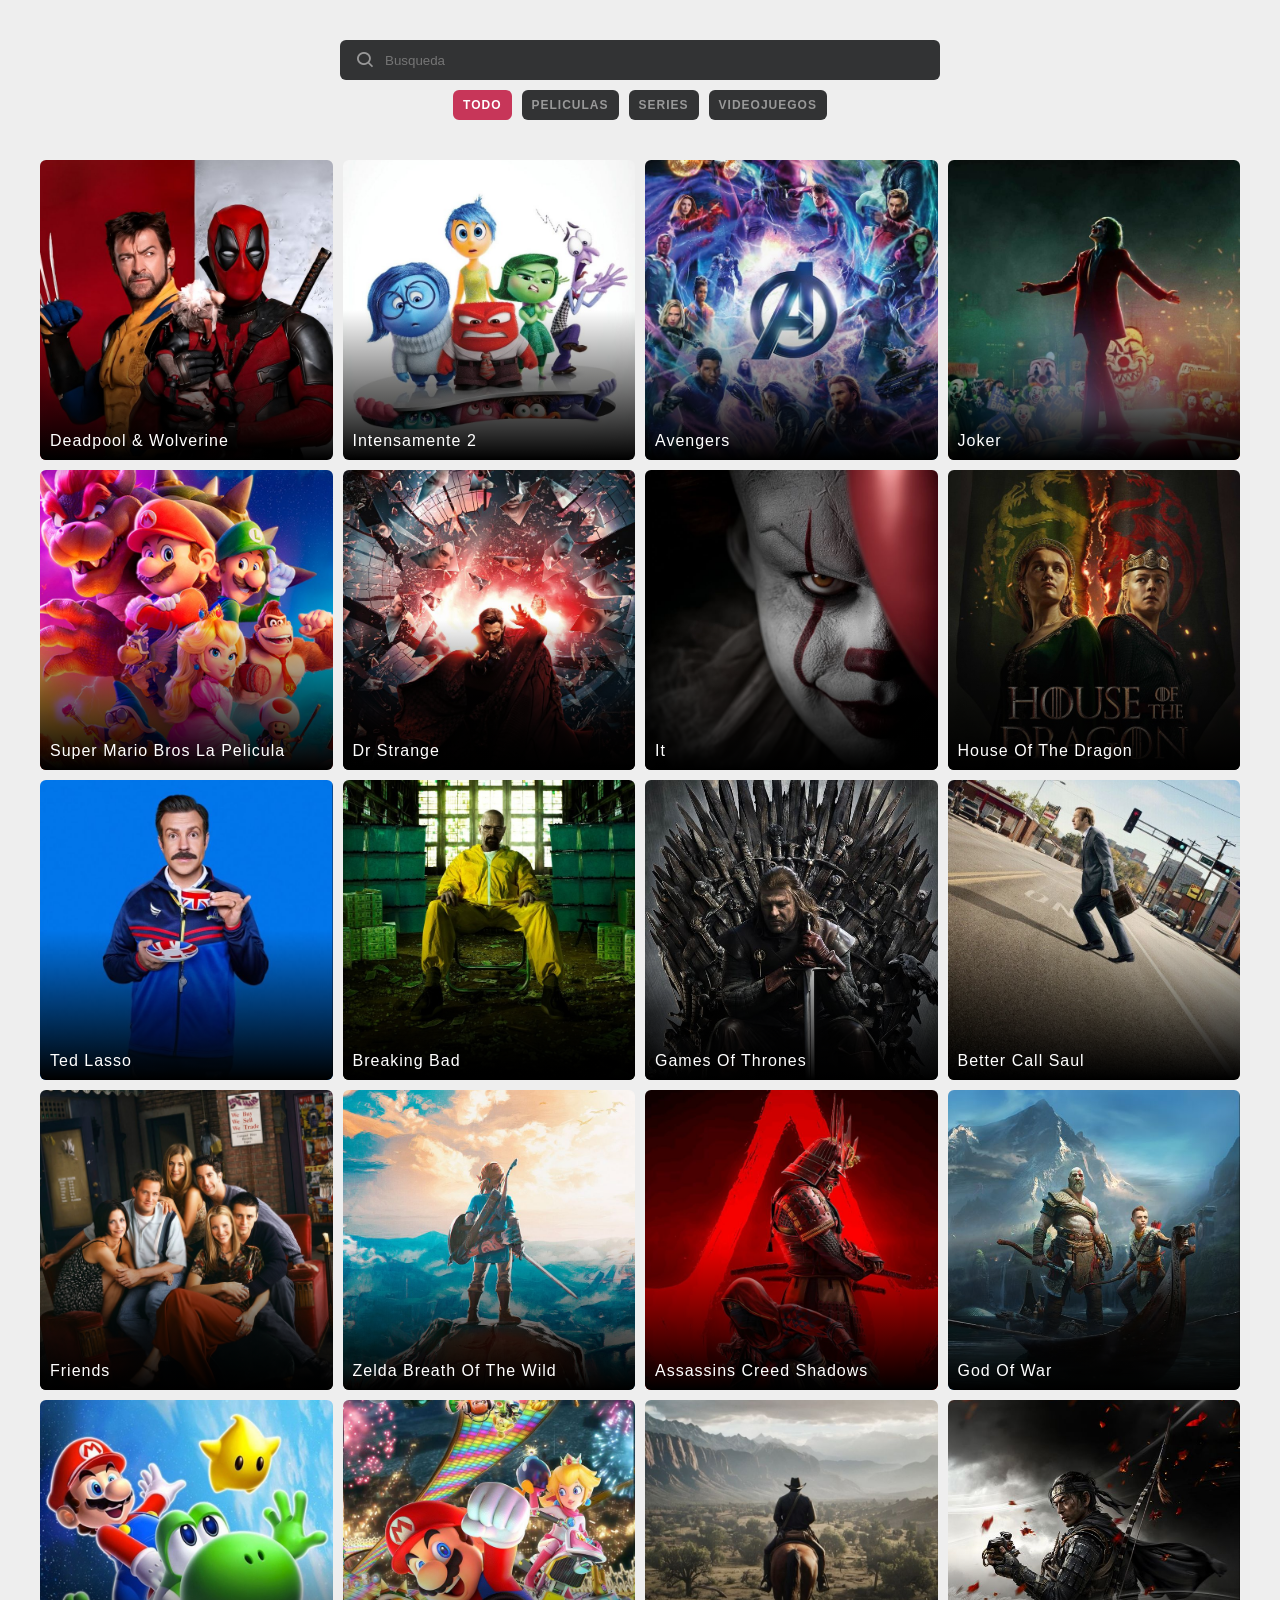
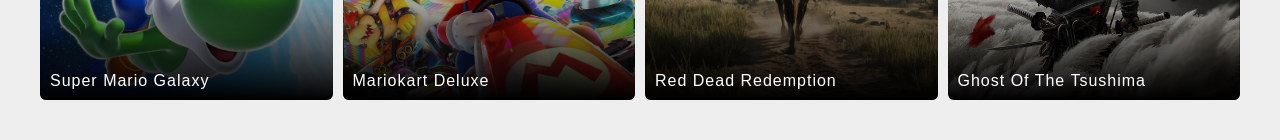
==== 08-PROYECTOCARD/index.html @ 6cd37f13 "PROYECTO1" ====
<!DOCTYPE html>
<html lang="en">
<head>
    <meta charset="UTF-8">
    <meta name="viewport" content="width=device-width, initial-scale=1.0">
    <title>Filtro Cards</title>
    <link rel="stylesheet" href="style.css">
    <link href='https://unpkg.com/boxicons@2.1.4/css/boxicons.min.css' rel='stylesheet'>
    <script defer src="app.js"></script>
</head>
<body>
    <div class="contenedor-principal">

        <!--Filtros-->
        <div class="contenedor-filtros" id="filtros">
            <div class="contenedor-input">
                <i class="bx bx-search"></i>
                <input type="text" placeholder="Busqueda">
            </div>

            <div class="contenedor-botones" id="botones">
                <button class="btn active" data-filtro="todo">Todo</button>
                <button class="btn" data-filtro="peliculas">Peliculas</button>
                <button class="btn" data-filtro="series">Series</button>
                <button class="btn" data-filtro="videojuegos">Videojuegos</button>
            </div>
        </div>

        <!--Contenedor de Cards/Imagenes-->
        <div class="contenedor-cards" id="contenedor-cards">

            <!--Peliculas-->

            <div class="card" data-categoria="Peliculas" data-nombre="deadpool & wolverine">
                <img src="/08-PROYECTOCARD/img/movie1.jfif" alt="">
                <h6>Deadpool & Wolverine</h6>
            </div>

            <div class="card" data-categoria="Peliculas" data-nombre="intensamente 2">
                <img src="img/movie2.jfif" alt="">
                <h6>Intensamente 2</h6>
            </div>

            <div class="card" data-categoria="Peliculas" data-nombre="avengers">
                <img src="img/movie3.jfif" alt="">
                <h6>Avengers</h6>
            </div>

            <div class="card" data-categoria="Peliculas" data-nombre="joker">
                <img src="img/movie4.jfif" alt="">
                <h6>Joker</h6>
            </div>

            <div class="card" data-categoria="Peliculas" data-nombre="super mario bros la pelicula">
                <img src="img/movie5.jfif" alt="">
                <h6>Super Mario Bros la pelicula</h6>
            </div>

            <div class="card" data-categoria="Peliculas" data-nombre="dr strange">
                <img src="img/movie6.jfif" alt="">
                <h6>Dr Strange</h6>
            </div>

            <div class="card" data-categoria="Peliculas" data-nombre="it">
                <img src="img/movie7.jfif" alt="">
                <h6>It</h6>
            </div>

            <!--Series-->

            <div class="card" data-categoria="Peliculas" data-nombre="house of the dragon">
                <img src="img/series1.jfif" alt="">
                <h6>House of the Dragon</h6>
            </div>

            <div class="card" data-categoria="Peliculas" data-nombre="ted lasso">
                <img src="img/series2.jfif" alt="">
                <h6>Ted Lasso</h6>
            </div>

            <div class="card" data-categoria="Peliculas" data-nombre="breaking bad">
                <img src="img/series3.jfif" alt="">
                <h6>Breaking Bad</h6>
            </div>

            <div class="card" data-categoria="Peliculas" data-nombre="games of thrones">
                <img src="img/series4.jfif" alt="">
                <h6>Games of Thrones</h6>
            </div>

            <div class="card" data-categoria="Peliculas" data-nombre="better call saul">
                <img src="img/series5.jfif" alt="">
                <h6>Better Call Saul</h6>
            </div>

            <div class="card" data-categoria="Peliculas" data-nombre="friends">
                <img src="img/series6.jfif" alt="">
                <h6>Friends</h6>
            </div>

            <!--Videojuegos-->

            <div class="card" data-categoria="Peliculas" data-nombre="zelda breath of the wild">
                <img src="img/videogame1.jfif" alt="">
                <h6>Zelda Breath of the Wild</h6>
            </div>

            <div class="card" data-categoria="Peliculas" data-nombre="assassins creed shadows">
                <img src="img/videogame2.jfif" alt="">
                <h6>Assassins Creed Shadows</h6>
            </div>

            <div class="card" data-categoria="Peliculas" data-nombre="god of war">
                <img src="img/videogame3.jfif" alt="">
                <h6>God of War</h6>
            </div>

            <div class="card" data-categoria="Peliculas" data-nombre="super mario galaxy">
                <img src="img/videogame4.jfif" alt="">
                <h6>Super Mario Galaxy</h6>
            </div>

            <div class="card" data-categoria="Peliculas" data-nombre="mariokart deluxe">
                <img src="img/videogame5.jfif" alt="">
                <h6>Mariokart Deluxe</h6>
            </div>

            <div class="card" data-categoria="Peliculas" data-nombre="red dead redemption">
                <img src="img/videogame6.jfif" alt="">
                <h6>Red Dead Redemption</h6>
            </div>

            <div class="card" data-categoria="Peliculas" data-nombre="ghost of tsushima">
                <img src="img/videogame7.jfif" alt="">
                <h6>Ghost of the Tsushima</h6>
            </div>

        </div>



    </div>
</body>
</html>
---- 08-PROYECTOCARD/style.css ----
*{
    margin: 0;
    padding: 0;
    box-sizing: border-box;
    font-family: Arial, Helvetica, sans-serif;
}

body{
    background: #eee;
    display: flex;
    justify-content: center;
}

.contenedor-principal{
    width: 100%;
    max-width: 1440px;
    padding: 40px;
}

/*Contenedor de filtros*/
.contenedor-filtros{
    display: flex;
    flex-direction: column;
    justify-content: center;
    align-items: center;
    flex-wrap: wrap;
    gap: 10px;
    margin-bottom: 40px;
} 

/*Input*/
.contenedor-input{
    position: relative;
    width: 100%;
    max-width: 600px;
    height: 40px;
}

.contenedor-input input {
    width: 100%;
    height: 40px;
    border: none;
    outline: none;
    padding: 0 45px;
    background-color: #323334;
    border-radius: 6px;
    color: #fff;
}

.contenedor-input i{
    position: absolute;
    z-index: 2;
    color: #999;
    top: 50%;
    left: 15px;
    font-size: 20px;
    transform: translateY(-50%);
}

/*Botones*/

.contenedor-botones{
    display: flex;
    justify-content: center;
    flex-wrap: wrap;
    gap: 10px;
}

.contenedor-botones button{
    display: flex;
    align-items: center;
    border-radius: 6px;
    height: 30px;
    background: #323334;
    border: none;
    color: #999;
    outline: none;
    padding: 10px;
    font-size: 12px;
    letter-spacing: 1px;
    font-weight: 600;
    text-transform: uppercase;
    cursor: pointer;
    transition: 2s;
}

.contenedor-botones button:hover{
    color: #fff;
}

/*Cards*/

.contenedor-cards{
    display: grid;
    grid-template-columns: repeat(auto-fill,minmax(250px,1fr));
    grid-auto-rows: 300px;
    gap: 10px;
}

.card{
    position: relative;
    background: #fff;
    width: 100%;
    height: 100%;  
    border-radius: 6px;
    overflow: hidden;
    cursor: pointer;
}

.card::before{
    content: '';
    position: absolute;
    width: 100%;
    height: 100%;
    background: linear-gradient(180deg, transparent, transparent, #000);
}

.card img{
    width: 100%;
    height: 100%;
    object-fit: cover;
}

.card h6{
    position: absolute;
    left: 10px;
    bottom: 10px;
    color: #fff;
    font-size: 16px;
    letter-spacing: 1px;
    font-weight: 400;
    text-transform: capitalize;
}

.contenedor-botones button.active{
    color: #fff;
    background: #C73659;
}
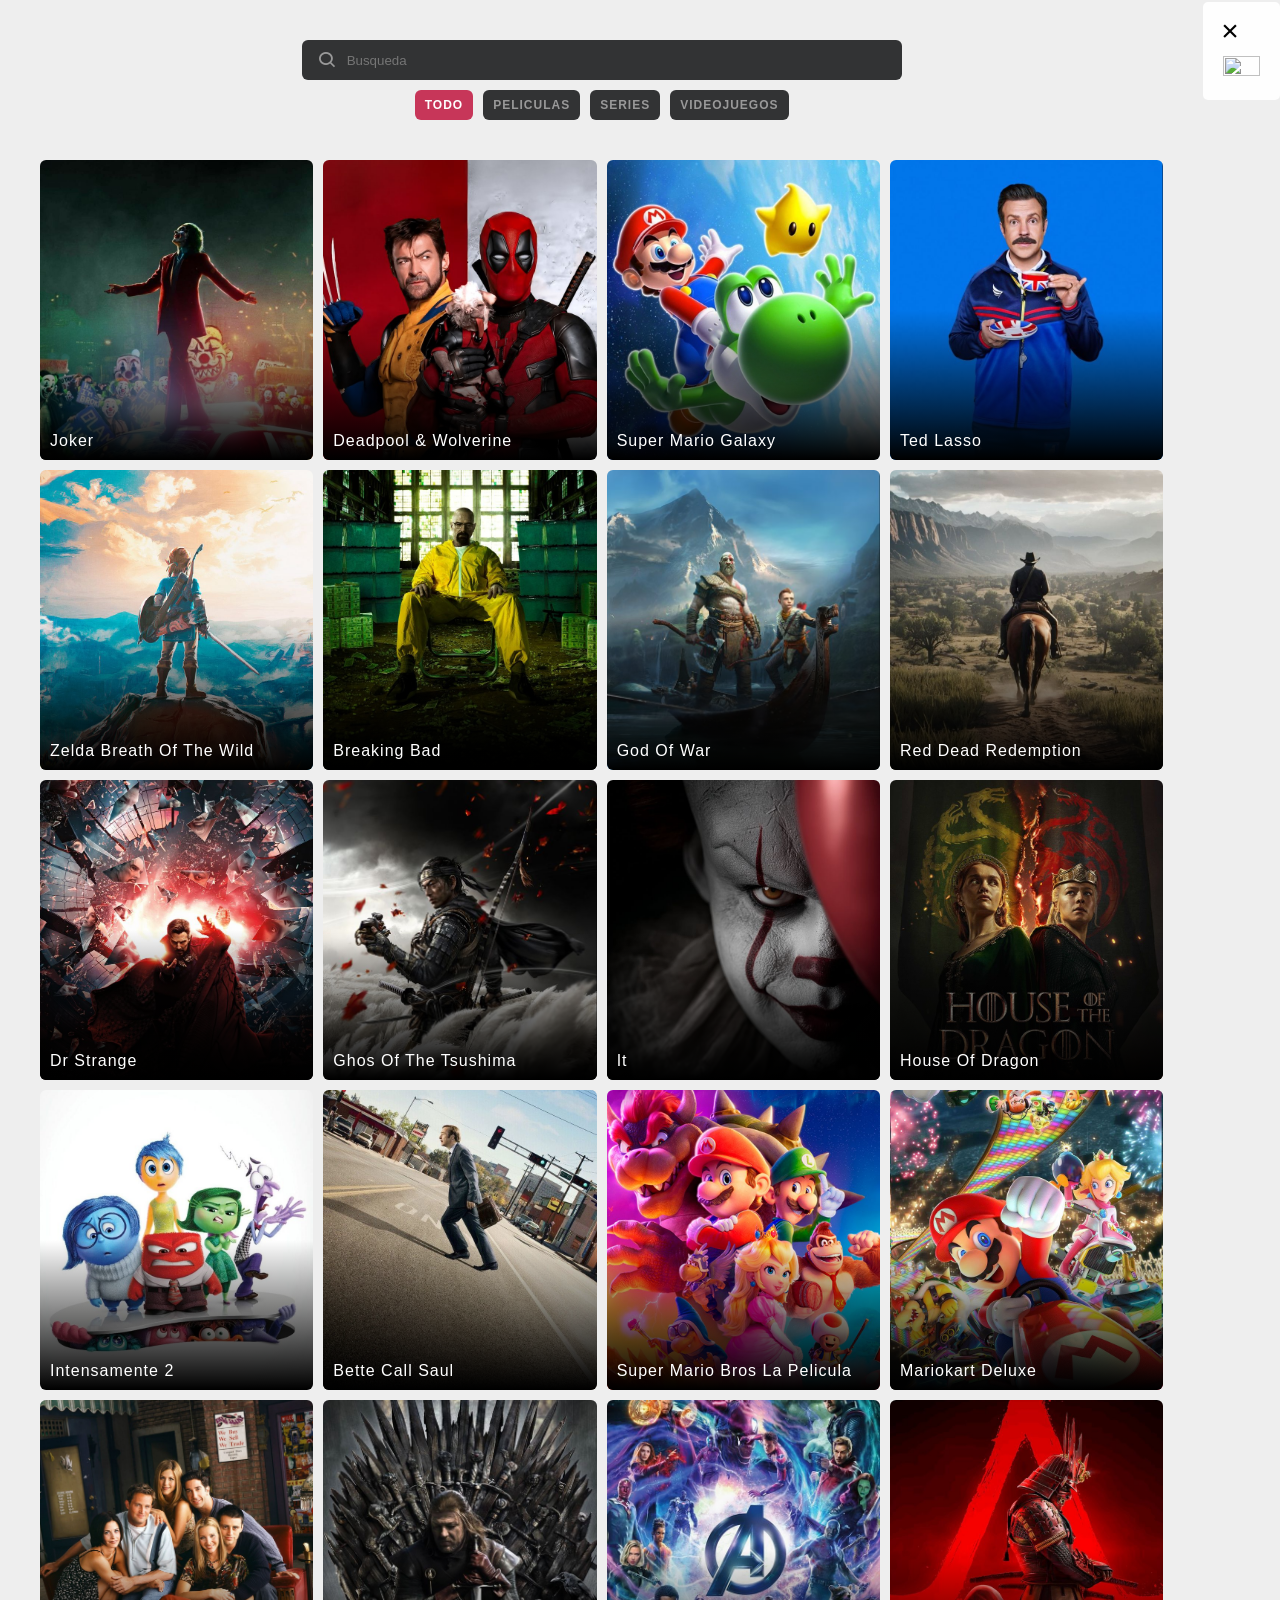
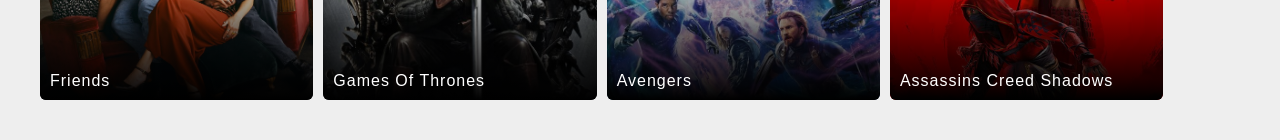
==== commit 18689a9b: "PROYECTO TERMINADO" ====
--- a/08-PROYECTOCARD/index.html
+++ b/08-PROYECTOCARD/index.html
@@ -27,118 +27,18 @@
         </div>
 
         <!--Contenedor de Cards/Imagenes-->
-        <div class="contenedor-cards" id="contenedor-cards">
-
-            <!--Peliculas-->
-
-            <div class="card" data-categoria="Peliculas" data-nombre="deadpool & wolverine">
-                <img src="/08-PROYECTOCARD/img/movie1.jfif" alt="">
-                <h6>Deadpool & Wolverine</h6>
-            </div>
-
-            <div class="card" data-categoria="Peliculas" data-nombre="intensamente 2">
-                <img src="img/movie2.jfif" alt="">
-                <h6>Intensamente 2</h6>
-            </div>
-
-            <div class="card" data-categoria="Peliculas" data-nombre="avengers">
-                <img src="img/movie3.jfif" alt="">
-                <h6>Avengers</h6>
-            </div>
-
-            <div class="card" data-categoria="Peliculas" data-nombre="joker">
-                <img src="img/movie4.jfif" alt="">
-                <h6>Joker</h6>
-            </div>
-
-            <div class="card" data-categoria="Peliculas" data-nombre="super mario bros la pelicula">
-                <img src="img/movie5.jfif" alt="">
-                <h6>Super Mario Bros la pelicula</h6>
-            </div>
-
-            <div class="card" data-categoria="Peliculas" data-nombre="dr strange">
-                <img src="img/movie6.jfif" alt="">
-                <h6>Dr Strange</h6>
-            </div>
-
-            <div class="card" data-categoria="Peliculas" data-nombre="it">
-                <img src="img/movie7.jfif" alt="">
-                <h6>It</h6>
-            </div>
-
-            <!--Series-->
-
-            <div class="card" data-categoria="Peliculas" data-nombre="house of the dragon">
-                <img src="img/series1.jfif" alt="">
-                <h6>House of the Dragon</h6>
-            </div>
-
-            <div class="card" data-categoria="Peliculas" data-nombre="ted lasso">
-                <img src="img/series2.jfif" alt="">
-                <h6>Ted Lasso</h6>
-            </div>
-
-            <div class="card" data-categoria="Peliculas" data-nombre="breaking bad">
-                <img src="img/series3.jfif" alt="">
-                <h6>Breaking Bad</h6>
-            </div>
-
-            <div class="card" data-categoria="Peliculas" data-nombre="games of thrones">
-                <img src="img/series4.jfif" alt="">
-                <h6>Games of Thrones</h6>
-            </div>
-
-            <div class="card" data-categoria="Peliculas" data-nombre="better call saul">
-                <img src="img/series5.jfif" alt="">
-                <h6>Better Call Saul</h6>
-            </div>
-
-            <div class="card" data-categoria="Peliculas" data-nombre="friends">
-                <img src="img/series6.jfif" alt="">
-                <h6>Friends</h6>
-            </div>
-
-            <!--Videojuegos-->
-
-            <div class="card" data-categoria="Peliculas" data-nombre="zelda breath of the wild">
-                <img src="img/videogame1.jfif" alt="">
-                <h6>Zelda Breath of the Wild</h6>
-            </div>
-
-            <div class="card" data-categoria="Peliculas" data-nombre="assassins creed shadows">
-                <img src="img/videogame2.jfif" alt="">
-                <h6>Assassins Creed Shadows</h6>
-            </div>
-
-            <div class="card" data-categoria="Peliculas" data-nombre="god of war">
-                <img src="img/videogame3.jfif" alt="">
-                <h6>God of War</h6>
-            </div>
-
-            <div class="card" data-categoria="Peliculas" data-nombre="super mario galaxy">
-                <img src="img/videogame4.jfif" alt="">
-                <h6>Super Mario Galaxy</h6>
-            </div>
-
-            <div class="card" data-categoria="Peliculas" data-nombre="mariokart deluxe">
-                <img src="img/videogame5.jfif" alt="">
-                <h6>Mariokart Deluxe</h6>
-            </div>
-
-            <div class="card" data-categoria="Peliculas" data-nombre="red dead redemption">
-                <img src="img/videogame6.jfif" alt="">
-                <h6>Red Dead Redemption</h6>
-            </div>
-
-            <div class="card" data-categoria="Peliculas" data-nombre="ghost of tsushima">
-                <img src="img/videogame7.jfif" alt="">
-                <h6>Ghost of the Tsushima</h6>
-            </div>
-
-        </div>
-
-
+        <div class="contenedor-cards" id="contenedor-cards"></div>
 
     </div>
+
+<!--Modal--> 
+   
+    <div id="modal" class="">
+        <div class="modal-content">
+            <span id="close" class="close">&times;</span>
+            <img src="" alt="" id="img-modal" class="img-modal">
+        </div>
+    </div>
+
 </body>
 </html>
--- a/08-PROYECTOCARD/style.css
+++ b/08-PROYECTOCARD/style.css
@@ -81,7 +81,7 @@
     font-weight: 600;
     text-transform: uppercase;
     cursor: pointer;
-    transition: 2s;
+    transition: 0.5s;
 }
 
 .contenedor-botones button:hover{
@@ -135,4 +135,48 @@
 .contenedor-botones button.active{
     color: #fff;
     background: #C73659;
+}
+
+.contenedor-cards .card.hide{
+    display: none;
+}
+
+/* Modal */
+.modal{
+    display: none;
+    position: fixed;
+    z-index: 100;
+    left: 0;
+    top: 0;
+    width: 100%;
+    height: 100%;
+    overflow: hidden;
+    background-color: rgb(0, 0, 0);
+    background-color: rgb(0, 0, 0, 0);
+}
+
+.modal-content{
+    position: relative;
+    background-color: #fefefe;
+    border-radius: 5px;
+    margin: 2% auto;
+    padding: 20px;
+    width: 100%;
+    max-width: 900px;
+    max-height: 800px;
+}
+
+.modal-content img{
+    width: 100%;
+    height: 100%;
+    max-height: 550px;
+    object-fit: cover;
+}
+
+.close{
+    position: relative;
+    top: -8px;
+    right: 2px;
+    font-size: 30px;
+    cursor: pointer;
 }
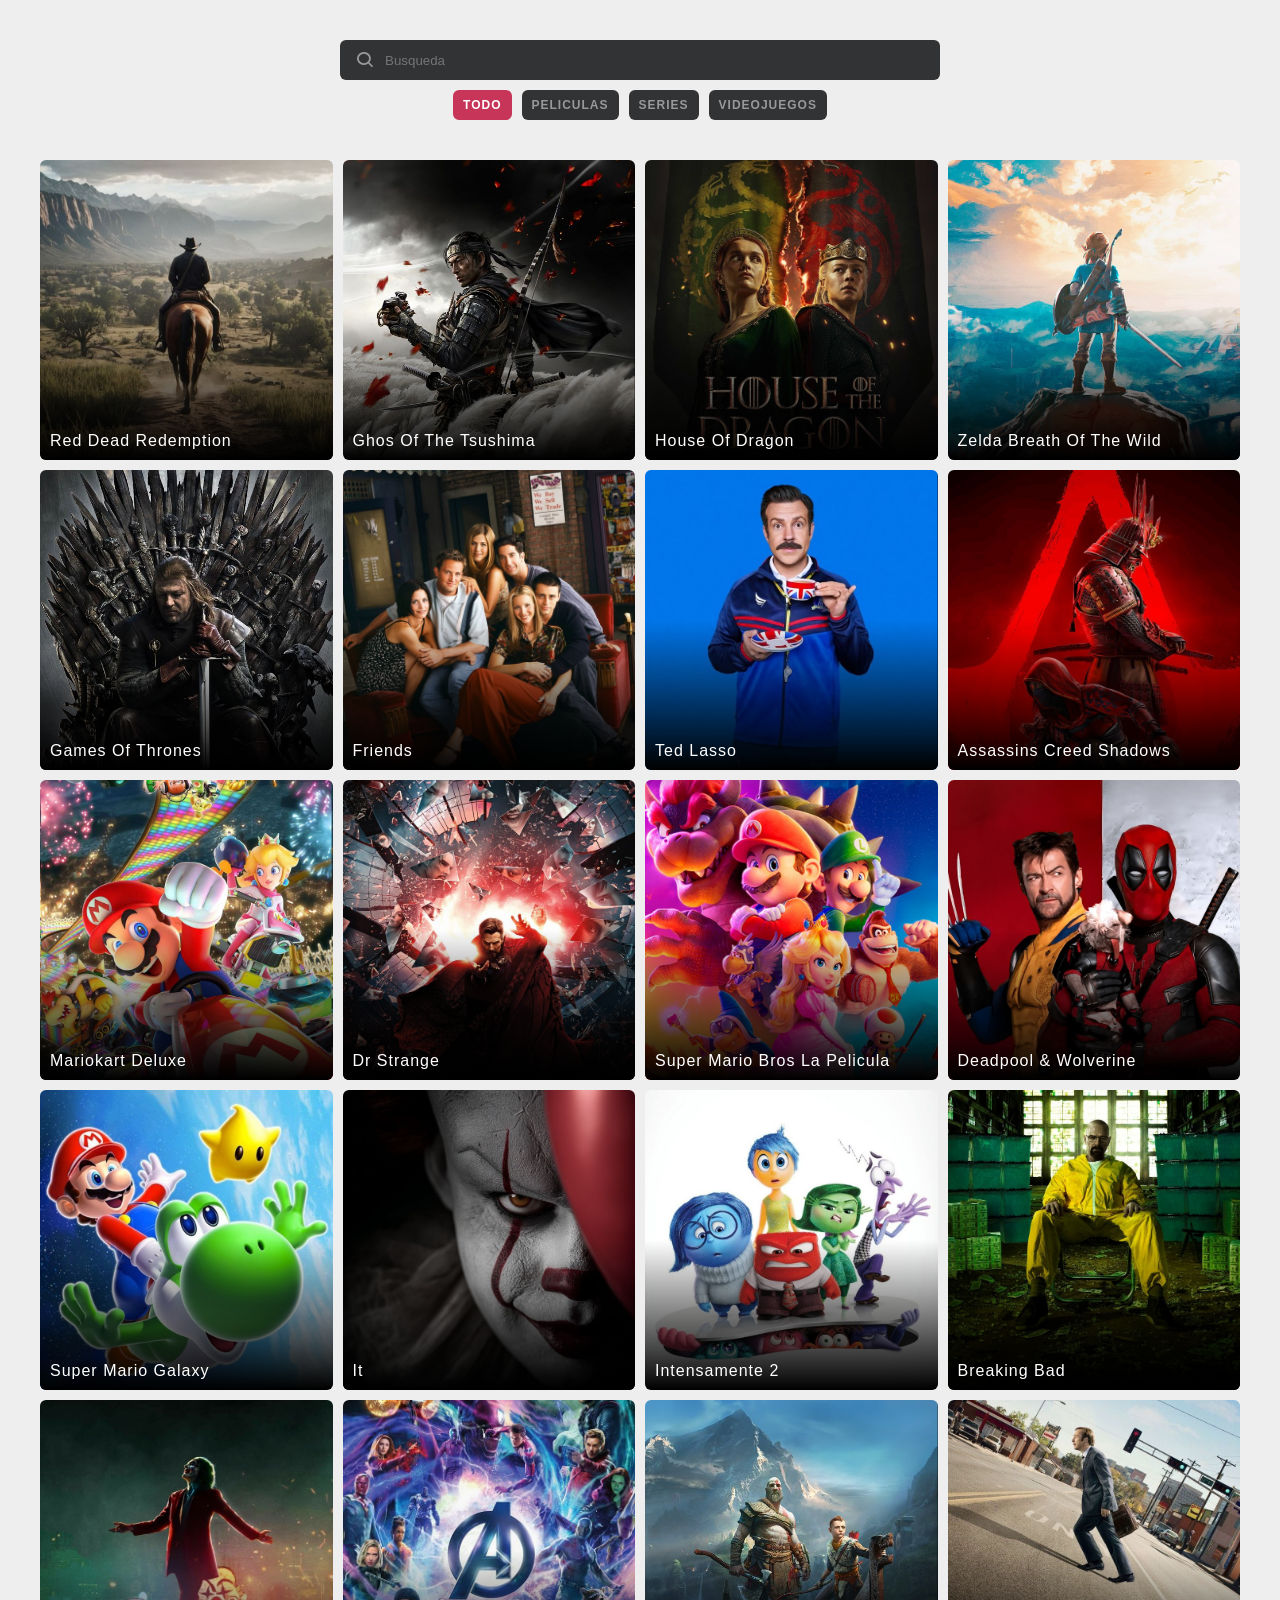
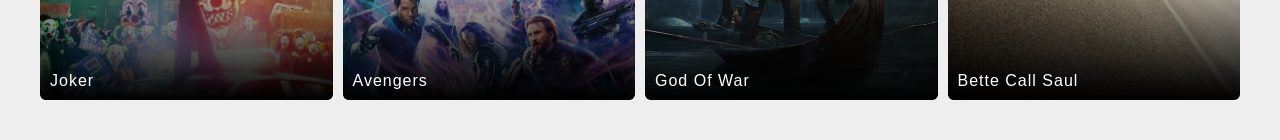
==== commit 023a711a: "PROYECTO TERMINADO" ====
--- a/08-PROYECTOCARD/index.html
+++ b/08-PROYECTOCARD/index.html
@@ -31,9 +31,8 @@
 
     </div>
 
-<!--Modal--> 
-   
-    <div id="modal" class="">
+<!--Modal-->    
+    <div id="modal" class="modal">
         <div class="modal-content">
             <span id="close" class="close">&times;</span>
             <img src="" alt="" id="img-modal" class="img-modal">
